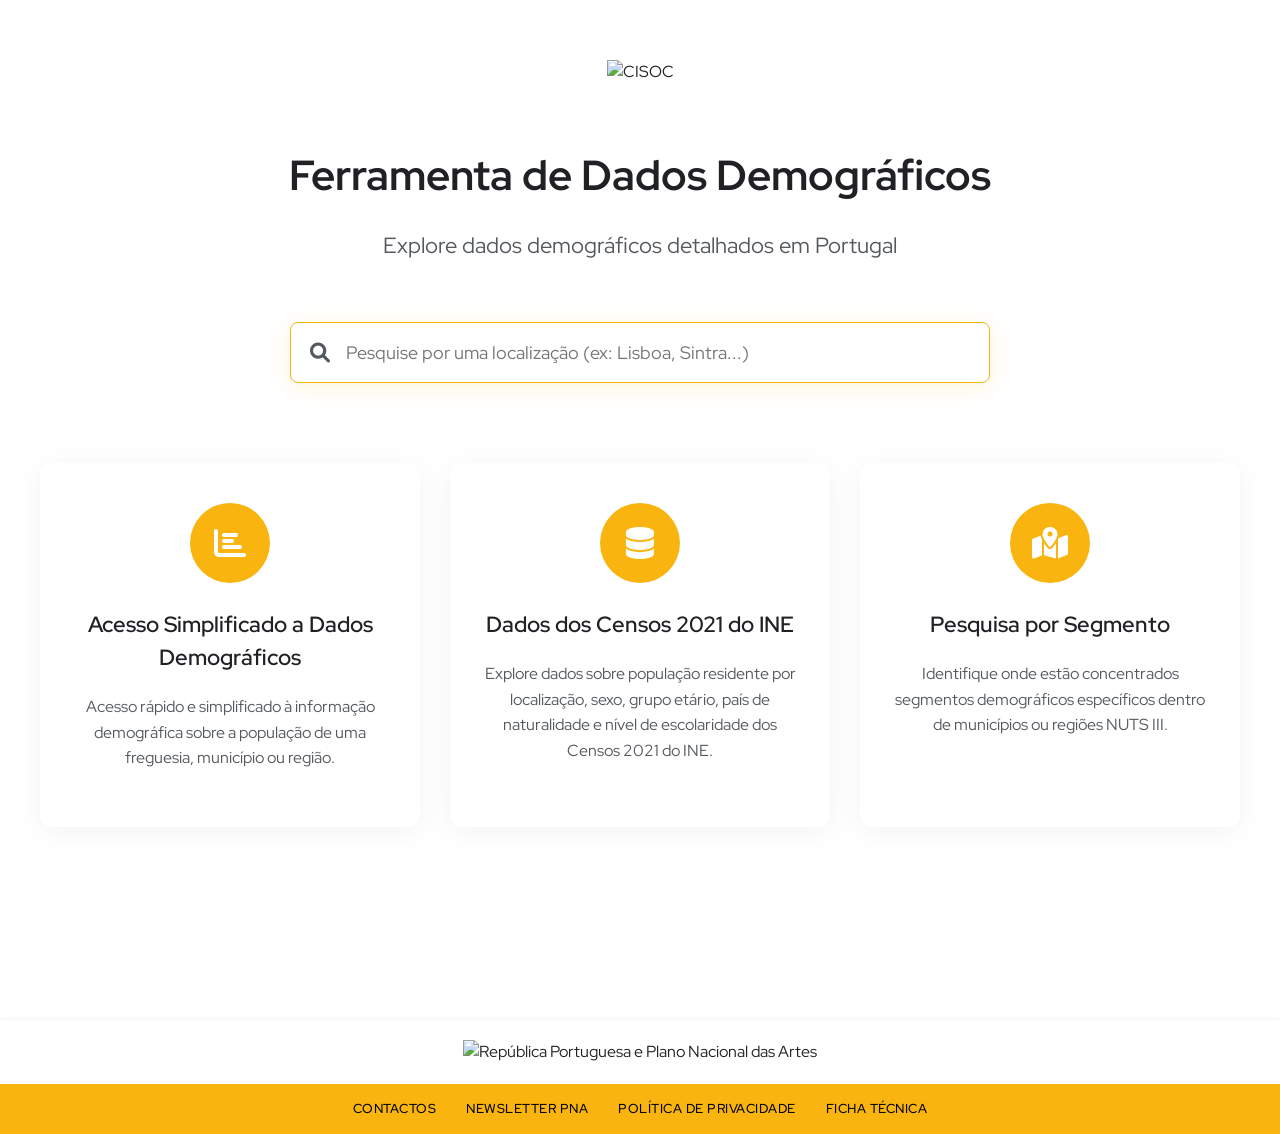
==== frontend/index.html @ 1fe5374f "Initial commit" ====
<!DOCTYPE html>
<html lang="pt">
<head>
  <meta charset="UTF-8" />
  <meta name="viewport" content="width=device-width, initial-scale=1.0" />
  <title>CISOC - Ferramenta de Dados Demográficos</title>
  <!-- Red Hat Display font (CISOC standard font) -->
  <link href="https://fonts.googleapis.com/css2?family=Red+Hat+Display:wght@400;500;700;900&display=swap" rel="stylesheet">
  <!-- Main stylesheets -->
  <link rel="stylesheet" href="css/style.css" />
  <link rel="stylesheet" href="css/landing.css" />
  <link rel="stylesheet" href="css/navigation.css" />
  <link rel="stylesheet" href="css/multi-select.css" />
  <link rel="stylesheet" href="css/intuitive-filters.css" />
  <link rel="stylesheet" href="css/education-chart.css" />
  <link rel="stylesheet" href="css/disability-chart.css" />
  <link rel="stylesheet" href="css/sidebar.css" />
  <!-- Libraries -->
  <script src="https://cdnjs.cloudflare.com/ajax/libs/jquery/3.6.0/jquery.min.js"></script>
  <!-- Add Chart.js library -->
  <script src="https://cdnjs.cloudflare.com/ajax/libs/Chart.js/3.7.0/chart.min.js"></script>
  <!-- Add Select2 CSS and JS -->
  <link href="https://cdnjs.cloudflare.com/ajax/libs/select2/4.0.13/css/select2.min.css" rel="stylesheet" />
  <script src="https://cdnjs.cloudflare.com/ajax/libs/select2/4.0.13/js/select2.min.js"></script>
  <!-- Add Font Awesome icons -->
  <link rel="stylesheet" href="https://cdnjs.cloudflare.com/ajax/libs/font-awesome/6.0.0-beta3/css/all.min.css" />
</head>
<body>
  <!-- Landing Page -->
  <div id="landing-page">
    <div class="landing-container">
      <div class="landing-header">
        <div class="cisoc-logo-container">
          <img src="https://cisoc.pna.gov.pt/wp-content/uploads/2023/11/logo-site-cisoc.png" alt="CISOC" class="cisoc-logo">
        </div>
        <h1>Ferramenta de Dados Demográficos</h1>
        <p class="subtitle">Explore dados demográficos detalhados em Portugal</p>
      </div>
      
      <div class="landing-search-container">
        <div class="search-icon">
          <i class="fas fa-search"></i>
        </div>
        <input 
          type="text" 
          id="landing-search" 
          class="landing-search-input" 
          placeholder="Pesquise por uma localização (ex: Lisboa, Sintra...)" 
          autocomplete="off"
        >
        <div id="landing-search-results" class="landing-search-results"></div>
      </div>
      
      <div class="landing-features">
        <div class="feature-card">
          <div class="feature-icon">
            <i class="fas fa-chart-bar"></i>
          </div>
          <h3>Acesso Simplificado a Dados Demográficos</h3>
          <p>Acesso rápido e simplificado à informação demográfica sobre a população de uma freguesia, município ou região.</p>
        </div>
        
        <div class="feature-card">
          <div class="feature-icon">
            <i class="fas fa-database"></i>
          </div>
          <h3>Dados dos Censos 2021 do INE</h3>
          <p>Explore dados sobre população residente por localização, sexo, grupo etário, país de naturalidade e nível de escolaridade dos Censos 2021 do INE.</p>
        </div>
        
        <div class="feature-card">
          <div class="feature-icon">
            <i class="fas fa-map-marked-alt"></i>
          </div>
          <h3>Pesquisa por Segmento</h3>
          <p>Identifique onde estão concentrados segmentos demográficos específicos dentro de municípios ou regiões NUTS III.</p>
        </div>
      </div>
    </div>
  </div>

  <!-- Data Dashboard (CISOC styled) -->
  <div id="data-dashboard" style="display: none;">
    <!-- CISOC-style header with navigation -->
    <div class="dashboard-header">
      <div class="header-left">
        <nav>
          <ul class="cisoc-nav-menu cisoc-nav-menu-align-left">
            <li class="cisoc-nav-menu-item">
              <a href="#" id="back-to-landing" class="cisoc-nav-menu-link">PÁGINA INICIAL</a>
            </li>
          </ul>
        </nav>
      </div>
      
      <div class="header-center">
        <div class="header-search-container">
          <div class="search-icon">
            <i class="fas fa-search"></i>
          </div>
          <input 
            type="text"
            id="location-search" 
            class="landing-search-input" 
            placeholder="Pesquise por outra localização..." 
            autocomplete="off"
          >
          <div id="search-results" class="search-results"></div>
        </div>
      </div>
      
      <div class="header-right">
        <nav>
          <ul class="cisoc-nav-menu cisoc-nav-menu-align-right">
            <li class="cisoc-nav-menu-item">
              <a href="#" id="toggle-view-button" class="cisoc-nav-menu-link">
                <span id="segment-button-text">COMPARAR SEGMENTOS EM <span style="color: #f9b410; font-weight: 700;">LOCAL</span></span>
              </a>
            </li>
          </ul>
        </nav>
      </div>
    </div>

    <!-- Main Data View -->
    <div id="location-overview" class="view-container">
      <div class="container">
        <div class="info-section">
          <h1 class="location-header"><span id="current-location-name">Localização</span> <span class="view-label">Visão Geral</span></h1>
          <h2>População Total: <span id="population">-</span></h2>
          <p>
            <strong>Homens:</strong> <span id="maleCount">-</span>
            &nbsp;&nbsp;
            <strong>Mulheres:</strong> <span id="femaleCount">-</span>
          </p>
        </div>

        <div class="info-section">
          <div class="nationality-chart-title">
            <h2>Distribuição por País de Naturalidade</h2>
          </div>
          <div class="chart-container">
            <canvas id="nationalityChart"></canvas>
          </div>
          
          <!-- Age distribution section that appears when a nationality is clicked -->
          <div class="age-distribution-container" id="age-distribution-section">
            <h3>Distribuição Etária para <span id="selected-nationality">-</span></h3>
            <div>
              <button id="male-age-btn" class="gender-btn active">Homens</button>
              <button id="female-age-btn" class="gender-btn">Mulheres</button>
              <button id="total-age-btn" class="gender-btn">Total</button>
            </div>
            
            <div class="age-chart-container">
              <canvas id="ageDistributionChart"></canvas>
            </div>
          </div>
        </div>

        <div class="info-section" id="nationality-table-section" style="display: none;">
          <h2><em>Distribuição de Nacionalidades Estrangeiras</em> (Excluindo Portuguesa)</h2>
          <table id="nationalityTable">
            <thead>
              <tr>
                <th>Nacionalidade</th>
                <th>Homens</th>
                <th>Mulheres</th>
                <th>Total</th>
              </tr>
            </thead>
            <tbody>
              <!-- Table rows inserted here by JS -->
            </tbody>
          </table>
        </div>

        <div class="info-section" style="display: none;">
          <h2>Categorias de Outros (por Continente)</h2>
          <div id="others-info">
            <!-- Others info inserted here -->
          </div>
        </div>

        <div class="info-section" id="cross-calc" style="display: none;">
          <!-- Cross calculation details inserted here -->
        </div>
        
        <!-- UPDATED: Enhanced Education Level Chart Section -->
        <div class="info-section" id="education-level-chart-section">
          <h2>Distribuição por Nível de Escolaridade</h2>
          <div class="chart-container">
            <canvas id="educationLevelChart"></canvas>
          </div>
          <div class="chart-instructions">
            Clique em qualquer nível de escolaridade para ver a distribuição por idade e sexo
          </div>
        </div>
        
        <!-- Education Age Distribution Section (initially hidden) -->
        <div class="age-distribution-container" id="education-age-distribution-section" style="display: none;">
          <h3>Distribuição Etária para <span id="selected-education-level">-</span></h3>
          <div class="age-chart-container">
            <canvas id="educationAgeDistributionChart"></canvas>
          </div>
        </div>
        
        <!-- Disability Chart Section -->
        <div class="info-section" id="disability-chart-section">
          <h2>Dificuldades em <span id="disability-location-name">-</span></h2>
          <div class="disability-filters">
            <div class="filter-section">
              <div class="filter-section-title">Sexo</div>
              <div class="disability-gender-toggle">
                <button class="disability-gender-btn active" data-value="total">Todos</button>
                <button class="disability-gender-btn" data-value="H">Homens</button>
                <button class="disability-gender-btn" data-value="M">Mulheres</button>
              </div>
            </div>
            <div class="filter-section">
              <div class="filter-section-title">Grupo Etário</div>
              <div class="disability-age-buttons" id="disability-age-group-buttons">
                <button class="disability-age-btn all-btn active" data-value="all">Todas as Idades</button>
                <!-- Age groups will be populated dynamically -->
              </div>
            </div>
          </div>
          <div class="chart-container">
            <canvas id="disabilityChart"></canvas>
          </div>
        </div>
        <!-- After the disability chart section in index.html, add this closing div: -->
      </div>
    </div>
    
    <!-- Segment Analysis View (with intuitive filters) -->
    <div id="segment-analysis" class="view-container" style="display: none;">
      <div class="container">
        <div class="info-section" id="segment-focus-section">
          <h2>Análise de Segmentos em <span id="parent-location-name">-</span></h2>
          <p class="section-description">Explore como diferentes segmentos demográficos estão distribuídos nesta área.</p>
          
          <!-- Comparison Context Toggle (for freguesias) -->
          <div id="comparison-context-toggle" class="comparison-context-toggle" style="display: none;">
            <label>Comparar dentro de:</label>
            <div id="comparison-context-buttons" class="comparison-context-buttons">
              <!-- Buttons will be dynamically inserted here -->
            </div>
          </div>
          
          <!-- Region View Toggle (for regions) -->
          <div id="region-view-toggle" class="region-view-toggle" style="display: none;">
            <label for="region-view-mode">Visualizar por:</label>
            <select id="region-view-mode" class="region-view-select">
              <option value="municipality">Municípios</option>
              <option value="freguesia">Freguesias</option>
            </select>
          </div>
          
          <!-- Dataset Toggle -->
          <div class="dataset-toggle">
            <button id="nationality-dataset-btn" class="dataset-btn active">Dados de Naturalidade</button>
            <button id="education-dataset-btn" class="dataset-btn">Dados de Escolaridade</button>
          </div>
          
          <!-- Old Filters (now hidden by default) -->
          <div id="nationality-filters" class="segment-filters" style="display: none;">
            <div class="filter-row">
              <div class="filter-group">
                <label for="nationality-select">Naturalidade:</label>
                <select id="nationality-select" class="filter-select" multiple>
                  <option value="all">Todas as Naturalidades</option>
                  <!-- Dynamically populated -->
                </select>
              </div>
              
              <div class="filter-group">
                <label for="age-group-select">Grupo Etário:</label>
                <select id="age-group-select" class="filter-select" multiple>
                  <option value="all">Todos os Grupos Etários</option>
                  <!-- Dynamically populated -->
                </select>
              </div>
              
              <div class="filter-group">
                <label for="gender-select">Sexo:</label>
                <select id="gender-select" class="filter-select" multiple>
                  <option value="all">Todos</option>
                  <option value="H">Homens</option>
                  <option value="M">Mulheres</option>
                </select>
              </div>
            </div>
            
            <div class="filter-summary" id="nationality-filter-summary">
              <!-- Filter summary will appear here -->
            </div>
            
            <button id="apply-filters-btn" class="filter-btn">Aplicar Filtros</button>
          </div>
          
          <!-- Old Education Filters (now hidden by default) -->
          <div id="education-filters" class="segment-filters" style="display: none;">
            <div class="filter-row">
              <div class="filter-group">
                <label for="education-level-select">Nível de Escolaridade:</label>
                <select id="education-level-select" class="filter-select" multiple>
                  <option value="all">Todos os Níveis</option>
                  <option value="Nenhum">Nenhum</option>
                  <option value="Ensino básico">Ensino Básico</option>
                  <option value="Ensino secundário">Ensino Secundário</option>
                  <option value="Ensino pós-secundário">Ensino Pós-Secundário</option>
                  <option value="Ensino superior">Ensino Superior</option>
                </select>
              </div>
              
              <div class="filter-group">
                <label for="edu-age-group-select">Grupo Etário:</label>
                <select id="edu-age-group-select" class="filter-select" multiple>
                  <option value="all">Todos os Grupos Etários</option>
                  <!-- Dynamically populated with broader age groups -->
                </select>
              </div>
              
              <div class="filter-group">
                <label for="edu-gender-select">Sexo:</label>
                <select id="edu-gender-select" class="filter-select" multiple>
                  <option value="all">Todos</option>
                  <option value="H">Homens</option>
                  <option value="M">Mulheres</option>
                </select>
              </div>
            </div>
            
            <div class="filter-summary" id="education-filter-summary">
              <!-- Filter summary will appear here -->
            </div>
            
            <button id="apply-edu-filters-btn" class="filter-btn">Aplicar Filtros</button>
          </div>
          
          <!-- NEW Intuitive Nationality Filters -->
          <div id="nationality-intuitive-filters" class="intuitive-filters">
            <!-- Nationality Section -->
            <div class="filter-section">
              <div class="filter-section-title">País de Naturalidade</div>
              <button id="all-nationalities-btn" class="all-button active">
                <i class="fas fa-globe"></i> Todos os Países
              </button>
              
              <div class="nationality-search-container" style="display: none;">
                <input type="text" id="nationality-search" class="nationality-search" placeholder="Pesquisar países...">
                <div id="nationality-search-results" class="nationality-search-results"></div>
              </div>
              
              <div id="nationality-tags" class="nationality-tags"></div>
            </div>
            
            <!-- Age Group Section -->
            <div class="filter-section">
              <div class="filter-section-title">Grupo Etário</div>
              <div id="age-group-buttons" class="age-group-buttons">
                <button class="age-group-btn all-btn active" data-value="all">Todas as Idades</button>
                <!-- Dynamically populated age buttons -->
              </div>
            </div>
            
            <!-- Gender Section -->
            <div class="filter-section">
              <div class="filter-section-title">Sexo</div>
              <div class="gender-toggle">
                <button class="gender-toggle-btn active" data-value="all">Todos</button>
                <button class="gender-toggle-btn" data-value="H">Homens</button>
                <button class="gender-toggle-btn" data-value="M">Mulheres</button>
              </div>
            </div>
            
            <!-- Filter Status -->
            <div class="filter-status">
              <div class="filter-status-title">Filtros Ativos:</div>
              <div id="nationality-filter-status">Todos os Países</div>
              <div id="age-filter-status">Todas as Idades</div>
              <div id="gender-filter-status">Todos</div>
            </div>
            
            <!-- Apply Button -->
            <button id="apply-intuitive-filters" class="apply-filters">Aplicar Filtros</button>
          </div>
          
          <!-- NEW Intuitive Education Filters -->
          <div id="education-intuitive-filters" class="intuitive-filters" style="display: none;">
            <!-- Education Level Section -->
            <div class="filter-section">
              <div class="filter-section-title">Nível de Escolaridade</div>
              <div id="education-level-buttons" class="age-group-buttons">
                <button class="age-group-btn all-btn active" data-value="all">Todos os Níveis</button>
                <button class="age-group-btn" data-value="Nenhum">Nenhum</button>
                <button class="age-group-btn" data-value="Ensino básico">Ensino Básico</button>
                <button class="age-group-btn" data-value="Ensino secundário">Ensino Secundário</button>
                <button class="age-group-btn" data-value="Ensino pós-secundário">Ensino Pós-Secundário</button>
                <button class="age-group-btn" data-value="Ensino superior">Ensino Superior</button>
              </div>
            </div>
            
            <!-- Age Group Section -->
            <div class="filter-section">
              <div class="filter-section-title">Grupo Etário</div>
              <div id="edu-age-group-buttons" class="age-group-buttons">
                <button class="age-group-btn all-btn active" data-value="all">Todas as Idades</button>
                <!-- Dynamically populated age buttons -->
              </div>
            </div>
            
            <!-- Gender Section -->
            <div class="filter-section">
              <div class="filter-section-title">Sexo</div>
              <div class="gender-toggle">
                <button class="gender-toggle-btn active" data-value="all">Todos</button>
                <button class="gender-toggle-btn" data-value="H">Homens</button>
                <button class="gender-toggle-btn" data-value="M">Mulheres</button>
              </div>
            </div>
            
            <!-- Filter Status -->
            <div class="filter-status">
              <div class="filter-status-title">Filtros Ativos:</div>
              <div id="education-level-filter-status">Todos os Níveis</div>
              <div id="edu-age-filter-status">Todas as Idades</div>
              <div id="edu-gender-filter-status">Todos</div>
            </div>
            
            <!-- Apply Button -->
            <button id="apply-intuitive-edu-filters" class="apply-filters">Aplicar Filtros</button>
          </div>
          
          <!-- Display Mode Toggle -->
          <div class="display-toggle">
            <span>Mostrar como:</span>
            <label class="toggle-label">
              <input type="radio" name="display-mode" value="percentage" checked>
              Percentagem
            </label>
            <label class="toggle-label">
              <input type="radio" name="display-mode" value="absolute">
              Números Absolutos
            </label>
          </div>
          
          <!-- Results Container -->
          <div class="results-container" style="display: none;">
            <h3>Distribuição de <span id="segment-name">segmento selecionado</span></h3>
            <div class="chart-container">
              <canvas id="segmentDistributionChart"></canvas>
            </div>
          </div>
        </div>
      </div>
    </div>
  </div>
  
<!-- CISOC Footer -->
<footer class="cisoc-footer">
  <div class="footer-top">
    <div class="footer-container">
      <div class="footer-logo">
        <img src="https://cisoc.pna.gov.pt/wp-content/uploads/2023/11/logos-footer.png" alt="República Portuguesa e Plano Nacional das Artes" width="300">
      </div>
    </div>
  </div>
  <div class="footer-bottom">
    <div class="footer-container">
      <div class="footer-links">
        <a href="https://cisoc.pna.gov.pt/contactos/">CONTACTOS</a>
        <a href="https://pna.us12.list-manage.com/subscribe?u=bfa38886ba62bcb0a0fe55692&id=9b6d0098ea">NEWSLETTER PNA</a>
        <a href="https://cisoc.pna.gov.pt/politica-de-privacidade/">POLÍTICA DE PRIVACIDADE</a>
        <a href="https://cisoc.pna.gov.pt/ficha-tecnica/">FICHA TÉCNICA</a>
      </div>
    </div>
  </div>
</footer>

  <!-- Our JS modules -->
  <script src="js/sidebar-dots.js"></script>
  <script src="js/dataHandler.js"></script>
  <script src="js/search/locationSearch.js"></script>
  <script src="js/calculations/crossCalculations.js"></script>
  <script src="js/charts/nationalityChart.js"></script>
  <script src="js/charts/ageDistributionChart.js"></script>
  <script src="js/charts/educationLevelChart.js"></script>
  <script src="js/charts/disabilityChart.js"></script>
  <script src="js/dataHandler-disability.js"></script>
  <script src="js/tables/nationalityTable.js"></script>
  <script src="js/landing.js"></script>
  <script src="js/navigation.js"></script>
  <script src="js/segment/segmentLocationHelpers.js"></script>
  <script src="js/segment/segmentContext.js"></script>
  <script src="js/segment/segmentFilters.js"></script>
  <script src="js/segment/segmentChart.js"></script>
  <!-- New modular intuitive filters -->
  <script src="js/segment/filters/StateManager.js"></script>
  <script src="js/segment/filters/NationalityFilters.js"></script>
  <script src="js/segment/filters/AgeGroupFilters.js"></script>
  <script src="js/segment/filters/GenderFilters.js"></script>
  <script src="js/segment/filters/EducationFilters.js"></script>
  <script src="js/segment/filters/IntuitiveFiltersCore.js"></script>
  <script src="js/segment/segmentFocus.js"></script>
  <script src="js/main.js"></script>

</body>
</html>
---- frontend/css/style.css ----
/*
  File: style.css
  Location: demographic-tool/frontend/css/style.css
  Purpose:
    - Full-width, sleek CISOC design
    - Preserves all original functionality
*/

/* CISOC Variables */
:root {
  /* Primary brand colors */
  --cisoc-yellow: #f9b410;
  --cisoc-text-dark: #1f2124;
  --cisoc-text-medium: #54595f;
  --cisoc-bg-light: #f1f2f3;
  --cisoc-border: #d5d8dc;
  
  /* Portuguese flag colors */
  --cisoc-portuguese-green: #006633;
  --cisoc-portuguese-yellow: #ffcc00;
  --cisoc-portuguese-red: #cc0000;
}

/* Basic page layout */
body {
  font-family: "Red Hat Display", Sans-serif;
  color: var(--cisoc-text-dark);
  background-color: white;
  margin: 0;
  padding: 0;
  line-height: 1.5;
}

/* Main container - full-width with proper spacing */
.container {
  width: 100%;
  max-width: 100%;
  margin: 0;
  padding: 20px 40px;
  background: white;
  box-sizing: border-box;
  border-radius: 0;
  box-shadow: none;
  border: none;
}

/* Nationality table styling */
table {
  width: 100%;
  border-collapse: collapse;
  margin-top: 10px;
}

table, th, td {
  border: 1px solid var(--cisoc-border);
}

th, td {
  padding: 10px;
  text-align: center;
}

th {
  background-color: var(--cisoc-bg-light);
  font-weight: 600;
}

/* Section containers - no boxes */
.info-section {
  margin-top: 20px;
  padding: 20px;
  background-color: transparent;
  border: none;
  box-shadow: none;
  border-radius: 0;
  padding-left: 0;
  padding-right: 0;
}

.info-section:last-child {
  margin-bottom: 0 !important;
  padding-bottom: 0 !important;
  border-bottom: none !important;
}

/* Search functionality */
.search-container {
  position: relative;
  width: 300px;
  margin: 20px 0;
}

.search-input {
  width: 100%;
  padding: 10px;
  font-size: 16px;
  border: 1px solid var(--cisoc-border);
  border-radius: 4px;
  box-sizing: border-box;
}

.search-results {
  display: none;
  position: absolute;
  top: 100%;
  left: 0;
  right: 0;
  width: 100%;
  max-height: 300px;
  overflow-y: auto;
  background: white;
  border: 1px solid var(--cisoc-border);
  border-top: none;
  border-radius: 0 0 4px 4px;
  z-index: 1000;
  box-shadow: 0 4px 8px rgba(0,0,0,0.1);
  box-sizing: border-box;
}

.search-result-item {
  padding: 10px;
  cursor: pointer;
}

.search-result-item:hover {
  background-color: var(--cisoc-bg-light);
}

/* Chart containers - no borders/backgrounds */
.chart-container {
  position: relative;
  height: 400px;
  width: 100%;
  margin-top: 20px;
  background-color: transparent;
  border: none;
  box-shadow: none;
}

/* Education chart sections */
.education-chart-wrapper {
  box-shadow: none;
  border-radius: 0;
  border: none;
  background-color: transparent;
}

#education-level-chart-section {
  border-bottom: none;
}

#education-age-distribution-section {
  box-shadow: none;
  border-radius: 0;
  border: none;
  background-color: transparent;
  margin-bottom: 0 !important;
  padding-bottom: 0 !important;
}

/* Age distribution container */
.age-distribution-container {
  display: none;
  margin-top: 20px;
  padding: 20px;
  border: none;
  border-radius: 0;
  background-color: transparent;
}

.age-chart-container {
  position: relative;
  height: 300px;
  width: 100%;
  margin-top: 15px;
  background-color: transparent;
  border: none;
  box-shadow: none;
}

/* Chart toggle button */
.nationality-chart-title {
  display: flex;
  justify-content: space-between;
  align-items: center;
}

.chart-toggle {
  cursor: pointer;
  padding: 8px 12px;
  background-color: var(--cisoc-bg-light);
  border: 1px solid var(--cisoc-border);
  border-radius: 4px;
  font-size: 14px;
  transition: background-color 0.2s;
}

.chart-toggle:hover {
  background-color: #e0e0e0;
}

/* Gender selection buttons */
.gender-btn {
  padding: 8px 15px;
  margin-right: 10px;
  background-color: var(--cisoc-bg-light);
  border: 1px solid var(--cisoc-border);
  border-radius: 4px;
  cursor: pointer;
  transition: all 0.2s;
  font-weight: 500;
}

.gender-btn:hover {
  background-color: #e0e0e0;
}

.gender-btn.active {
  background-color: var(--cisoc-yellow);
  color: white;
  border-color: var(--cisoc-yellow);
}

/* Tooltip styling for charts */
.chart-tooltip {
  background: rgba(0, 0, 0, 0.8);
  color: white;
  padding: 8px 12px;
  border-radius: 4px;
  font-size: 14px;
}

/* Highlight for selected chart elements */
.selected-bar {
  opacity: 1 !important;
  border-width: 2px !important;
}

/* Dashboard layout elements */
.view-container {
  background-color: white;
  margin-bottom: 0;
  padding-bottom: 0;
  border-bottom: none;
}

#data-dashboard {
  background-color: white;
}

/* Segment Focus Section */
#segment-focus-section {
  margin-top: 30px;
  padding: 20px;
}

.section-description {
  color: var(--cisoc-text-medium);
  margin-bottom: 20px;
}

/* Dataset Toggle */
.dataset-toggle {
  display: flex;
  margin-bottom: 20px;
  flex-wrap: wrap;
  gap: 10px;
}

.dataset-btn {
  padding: 10px 16px;
  background-color: var(--cisoc-bg-light);
  border: 1px solid var(--cisoc-border);
  border-radius: 4px;
  cursor: pointer;
  margin-right: 10px;
  transition: all 0.2s;
  font-weight: 500;
  flex: 1;
  min-width: 150px;
  white-space: normal;
  text-align: center;
}

.dataset-btn:hover {
  background-color: #e0e0e0;
}

.dataset-btn.active {
  background-color: var(--cisoc-yellow);
  color: white;
  border-color: var(--cisoc-yellow);
}

/* Filters */
.segment-filters {
  margin-bottom: 20px;
  padding: 20px;
  background-color: white;
  border-radius: 6px;
  border: 1px solid var(--cisoc-border);
}

.filter-row {
  display: flex;
  flex-wrap: wrap;
  gap: 15px;
  margin-bottom: 15px;
}

.filter-group {
  flex: 1;
  min-width: 150px;
}

.filter-group label {
  display: block;
  margin-bottom: 8px;
  font-weight: 600;
  font-size: 14px;
  color: var(--cisoc-text-dark);
}

.filter-select {
  width: 100%;
  padding: 10px;
  border: 1px solid var(--cisoc-border);
  border-radius: 4px;
  background-color: white;
}

.filter-btn {
  padding: 10px 16px;
  background-color: var(--cisoc-yellow);
  color: white;
  border: none;
  border-radius: 4px;
  cursor: pointer;
  font-weight: 600;
  transition: background-color 0.2s;
}

.filter-btn:hover {
  background-color: #E69E00;
}

/* Display Toggle */
.display-toggle {
  margin: 20px 0;
  padding: 15px;
  background-color: var(--cisoc-bg-light);
  border-radius: 4px;
  border: 1px solid var(--cisoc-border);
  display: flex;
  flex-wrap: wrap;
  align-items: center;
  gap: 10px;
}

.toggle-label {
  margin-left: 15px;
  cursor: pointer;
  font-weight: 500;
  white-space: nowrap;
}

.toggle-label input {
  margin-right: 5px;
}

/* Results Container */
.results-container {
  margin-top: 20px;
}

.results-container h3 {
  margin-bottom: 15px;
  font-weight: 600;
  color: var(--cisoc-text-dark);
}

/* Location badges in search results */
.location-badge {
  display: inline-block;
  padding: 3px 8px;
  margin-left: 8px;
  border-radius: 4px;
  font-size: 12px;
  font-weight: 600;
  color: white;
}

.region-badge {
  background-color: #00668E;
}

.municipio-badge {
  background-color: #6aa84f;
}

.freguesia-badge {
  background-color: #F58231;
}

/* CISOC Footer */
.cisoc-footer {
  margin-top: 0;
  border-top: none;
}

.footer-top {
  background-color: white;
  padding: 20px 0;
  box-shadow: 0 -1px 5px rgba(0, 0, 0, 0.05);
}

.footer-bottom {
  background-color: #f9b410;
  padding: 15px 0;
}

.footer-container {
  width: 90%;
  max-width: 1140px;
  margin: 0 auto;
  display: flex;
  justify-content: center;
  align-items: center;
}

.footer-logo {
  text-align: center;
  margin: 0 auto;
}

.footer-links {
  display: flex;
  flex-wrap: wrap;
  justify-content: center;
  gap: 30px;
}

.footer-links a {
  color: #000000;
  text-decoration: none;
  font-size: 13px;
  font-weight: 500;
  letter-spacing: 0.5px;
  text-transform: uppercase;
}

.footer-links a:hover {
  text-decoration: underline;
}

/* Responsive Design */
@media screen and (max-width: 768px) {
  .container {
    padding: 15px 20px;
  }
  
  .footer-logo img {
    max-width: 90%;
    height: auto;
  }
  
  .footer-links {
    flex-direction: column;
    gap: 15px;
    text-align: center;
  }
}

@media screen and (max-width: 600px) {
  .container {
    width: 100%;
    padding: 15px;
  }

  .search-container {
    width: 100%;
  }

  .chart-container {
    height: 300px;
  }

  .age-chart-container {
    height: 250px;
  }
  
  .filter-row {
    flex-direction: column;
    gap: 10px;
  }
  
  .filter-group {
    width: 100%;
  }
  
  .dataset-toggle {
    flex-direction: column;
    gap: 10px;
  }
  
  .dataset-btn {
    width: 100%;
    margin-right: 0;
    margin-bottom: 8px;
  }
  
  /* Make buttons more touch-friendly on mobile */
  .dataset-btn,
  .filter-btn,
  .toggle-label {
    min-height: 44px;
    display: flex;
    align-items: center;
    justify-content: center;
  }
}

/* Make the location name in the header stand out with CISOC yellow */
#current-location-name {
  color: var(--cisoc-yellow);
  font-weight: 700;
}

/* Also apply the same styling to the disability location name for consistency */
#disability-location-name {
  color: var(--cisoc-yellow);
  font-weight: 700;
}

/* Optional: Also highlight the selected nationality with the same color for consistency */
#selected-nationality {
  color: var(--cisoc-yellow);
  font-weight: 700;
}

/* Optional: Also highlight the selected education level with the same color for consistency */
#selected-education-level {
  color: var(--cisoc-yellow);
  font-weight: 700;
}

/**
 * Portugal toggle button styling
 */

/* Portugal toggle button */
.portugal-toggle {
  margin-left: auto;
}

.portugal-toggle-btn {
  padding: 8px 15px;
  background-color: var(--cisoc-bg-light);
  border: 1px solid var(--cisoc-border);
  border-radius: 4px;
  color: var(--cisoc-text-dark);
  font-family: "Red Hat Display", Sans-serif;
  font-size: 14px;
  cursor: pointer;
  transition: all 0.3s ease;
}

.portugal-toggle-btn:hover {
  background-color: #e0e0e0;
}

.portugal-toggle-btn.active {
  background-color: var(--cisoc-yellow);
  color: white;
  border-color: var(--cisoc-yellow);
}

/* Nationality chart title with flex layout */
.nationality-chart-title {
  display: flex;
  align-items: center;
  justify-content: space-between;
  margin-bottom: 15px;
}

/* Responsive adjustments */
@media screen and (max-width: 768px) {
  .nationality-chart-title {
    flex-direction: column;
    align-items: flex-start;
    gap: 10px;
  }
  
  .portugal-toggle {
    margin-left: 0;
    width: 100%;
  }
  
  .portugal-toggle-btn {
    width: 100%;
  }
}
---- frontend/css/landing.css ----
/*
  File: landing.css
  Location: demographic-tool/frontend/css/landing.css
  Purpose:
    - Redesigned with full-width CISOC styling
    - Modernized landing page with fluid layout
*/

/* Landing Page Container */
#landing-page {
  min-height: 100vh;
  display: flex;
  flex-direction: column;
  align-items: center;
  padding: 60px 40px;
  background-color: #ffffff;
}

.landing-container {
  width: 100%;
  max-width: 1400px; /* Slightly wider but still with some constraints for readability */
  margin: 0 auto;
  padding: 0;
}

/* Landing Header */
.landing-header {
  text-align: center;
  margin-bottom: 60px;
  width: 100%;
}

.landing-header h1 {
  font-size: 42px;
  color: var(--cisoc-text-dark);
  margin-bottom: 20px;
  font-weight: 700;
}

.subtitle {
  color: var(--cisoc-text-medium);
  font-size: 22px;
  font-weight: 400;
  margin-bottom: 40px;
  max-width: 800px;
  margin-left: auto;
  margin-right: auto;
}

/* CISOC Logo */
.cisoc-logo-container {
  display: flex;
  justify-content: center;
  margin-bottom: 40px;
}

.cisoc-logo {
  max-width: 400px;
  margin: 0 auto 20px;
  display: block;
}

/* Landing Search - prominent and centered */
.landing-search-container {
  position: relative;
  max-width: 700px;
  width: 100%;
  margin: 0 auto 80px;
}

/* Search styling - consistent between landing and header */
.search-icon {
  position: absolute;
  left: 20px;
  top: 50%;
  transform: translateY(-50%);
  color: var(--cisoc-text-medium);
  font-size: 20px;
  z-index: 1;
}

.landing-search-input {
  width: 100%;
  padding: 18px 20px 18px 55px;
  font-size: 18px;
  border: 1px solid var(--cisoc-border);
  border-radius: 8px;
  box-shadow: 0 4px 20px rgba(0, 0, 0, 0.05);
  transition: all 0.3s ease;
  font-family: "Red Hat Display", Sans-serif;
  box-sizing: border-box;
}

.landing-search-input:focus {
  outline: none;
  border-color: var(--cisoc-yellow);
  box-shadow: 0 4px 25px rgba(249, 180, 16, 0.15);
}

.landing-search-results {
  display: none;
  position: absolute;
  top: 100%;
  left: 0;
  right: 0;
  width: 100%;
  background: white;
  border: 1px solid var(--cisoc-border);
  border-top: none;
  border-radius: 0 0 8px 8px;
  box-shadow: 0 6px 20px rgba(0, 0, 0, 0.1);
  max-height: 400px;
  overflow-y: auto;
  z-index: 1000;
  box-sizing: border-box;
}

/* Header search styling - smaller than landing but consistent */
.header-search-container {
  position: relative;
  flex: 1;
  max-width: 500px;
  min-width: 200px;
  margin: 0 20px;
}

.search-result-item {
  padding: 15px 20px;
  border-bottom: 1px solid var(--cisoc-border);
  cursor: pointer;
  display: flex;
  justify-content: space-between;
  align-items: center;
  transition: background-color 0.2s;
}

.search-result-item:last-child {
  border-bottom: none;
}

.search-result-item:hover {
  background-color: var(--cisoc-bg-light);
}

/* Feature Cards - more spaced out, elegant layout */
.landing-features {
  display: flex;
  flex-wrap: wrap;
  gap: 30px;
  justify-content: center;
  width: 100%;
}

.feature-card {
  flex: 1;
  min-width: 300px;
  max-width: 400px;
  background-color: white;
  border-radius: 12px;
  padding: 40px 30px;
  box-shadow: 0 5px 30px rgba(0, 0, 0, 0.05);
  text-align: center;
  transition: transform 0.3s ease, box-shadow 0.3s ease;
}

.feature-card:hover {
  transform: translateY(-5px);
  box-shadow: 0 8px 30px rgba(0, 0, 0, 0.1);
}

.feature-icon {
  width: 80px;
  height: 80px;
  background-color: var(--cisoc-yellow);
  color: white;
  border-radius: 50%;
  display: flex;
  align-items: center;
  justify-content: center;
  margin: 0 auto 25px;
  font-size: 32px;
}

.feature-card h3 {
  font-size: 22px;
  margin-bottom: 20px;
  color: var(--cisoc-text-dark);
  font-weight: 600;
}

.feature-card p {
  color: var(--cisoc-text-medium);
  font-size: 16px;
  line-height: 1.6;
}

/* Back Button */
.back-button {
  padding: 10px 16px;
  background-color: var(--cisoc-bg-light);
  border: 1px solid var(--cisoc-border);
  border-radius: 6px;
  display: flex;
  align-items: center;
  cursor: pointer;
  transition: all 0.2s ease;
  font-weight: 500;
  color: var(--cisoc-text-dark);
}

.back-button i {
  margin-right: 10px;
}

.back-button:hover {
  background-color: #e9ecef;
}

/* Responsive adjustments */
@media screen and (max-width: 900px) {
  .landing-container {
    padding: 0 20px;
  }
  
  .landing-header h1 {
    font-size: 36px;
  }
  
  .subtitle {
    font-size: 18px;
  }
  
  .landing-search-input {
    padding: 15px 15px 15px 50px;
    font-size: 16px;
  }
}

@media screen and (max-width: 600px) {
  #landing-page {
    padding: 40px 20px;
  }
  
  .landing-header h1 {
    font-size: 28px;
  }
  
  .subtitle {
    font-size: 16px;
  }
  
  .landing-search-input {
    padding: 12px 15px 12px 45px;
    font-size: 16px;
  }
  
  .search-icon {
    left: 15px;
    font-size: 18px;
  }
  
  .feature-card {
    min-width: 100%;
    padding: 30px 20px;
  }
  
  .feature-icon {
    width: 60px;
    height: 60px;
    font-size: 24px;
  }
  
  .cisoc-logo {
    max-width: 300px;
  }
  
  /* Improved mobile handling for dashboard header */
  .dashboard-header {
    flex-direction: column;
    align-items: stretch;
  }
  
  .header-left {
    margin-bottom: 15px;
    text-align: center;
  }
  
  .header-search-container {
    margin: 15px 0;
    width: 100%;
    max-width: none;
  }
}
---- frontend/css/navigation.css ----
/*
  File: navigation.css
  Location: demographic-tool/frontend/css/navigation.css
  Purpose:
    - Updated for full-width, sleek CISOC styling
    - Maintains existing header and footer but enhances toggles and spacing
*/

/* ============================
   Main Navigation - keeping most CISOC_navigation.css settings
   ============================ */
   .cisoc-nav-menu {
    display: flex;
    list-style: none;
    margin: 0;
    padding: 0;
  }
  
  .cisoc-nav-menu-item {
    position: relative;
    margin-left: 20px;
  }
  
  .cisoc-nav-menu-item:first-child {
    margin-left: 0;
  }
  
  .cisoc-nav-menu-link {
    display: block;
    font-size: var(--cisoc-font-size-sm);
    font-weight: 500;
    text-transform: uppercase;
    padding: 5px 0;
    transition: all 0.3s ease;
    color: var(--cisoc-text-dark);
    text-decoration: none;
  }
  
  /* Active and hover states - slightly thicker underline */
  .cisoc-nav-menu-link:hover,
  .cisoc-nav-menu-link.active {
    color: var(--cisoc-text-dark);
    text-decoration: underline;
    text-underline-offset: 5px;
    text-decoration-thickness: 2.5px;
  }
  
  /* Menu alignment */
  .cisoc-nav-menu-align-left {
    justify-content: flex-start;
  }
  
  .cisoc-nav-menu-align-center {
    justify-content: center;
  }
  
  .cisoc-nav-menu-align-right {
    justify-content: flex-end;
  }
  
  /* Dashboard header with navigation styling */
  .dashboard-header {
    background-color: white;
    padding: 20px 40px;
    display: flex;
    justify-content: space-between;
    align-items: center;
    box-shadow: 0 1px 6px rgba(0, 0, 0, 0.08);
    z-index: 1000;
    position: sticky;
    top: 0;
  }
  
  /* Header sections */
  .header-left {
    display: flex;
    align-items: center;
    width: 25%;
  }
  
  .header-center {
    flex: 0 1 50%;
    display: flex;
    justify-content: center;
  }
  
  .header-right {
    display: flex;
    align-items: center;
    width: 25%;
    justify-content: flex-end;
  }
  
  /* Search container */
  .header-search-container {
    position: relative;
    width: 100%;
    max-width: 500px;
  }
  
  /* View Containers - full width now */
  .view-container {
    margin: 0;
    width: 100%;
  }
  
  /* Region view toggle styling - more spacious and minimal */
  .region-view-toggle {
    display: flex;
    align-items: center;
    margin-bottom: 30px;
    padding: 20px 0;
    background-color: transparent;
    border-radius: 0;
    border-left: none;
    border-bottom: 1px solid var(--cisoc-border);
  }
  
  .region-view-toggle label {
    font-weight: 600;
    margin-right: 15px;
    color: var(--cisoc-text-dark);
  }
  
  .region-view-select {
    min-width: 180px;
    padding: 10px 15px;
    border: 1px solid var(--cisoc-border);
    border-radius: 6px;
    background-color: white;
    font-family: "Red Hat Display", Sans-serif;
    font-size: 15px;
  }
  
  /* Comparison Context Toggle styling - cleaner design */
  .comparison-context-toggle {
    display: flex;
    flex-direction: column;
    margin-bottom: 30px;
    padding: 20px 0;
    background-color: transparent;
    border-radius: 0;
    border-left: none;
    border-bottom: 1px solid var(--cisoc-border);
  }
  
  .comparison-context-toggle label {
    font-weight: 600;
    margin-bottom: 12px;
    color: var(--cisoc-text-dark);
  }
  
  /* Context buttons container */
  .comparison-context-buttons {
    display: flex;
    flex-wrap: wrap;
    gap: 15px;
  }
  
  /* Individual context button styling */
  .comparison-context-btn {
    padding: 10px 20px;
    background-color: white;
    border: 1px solid var(--cisoc-border);
    border-radius: 6px;
    cursor: pointer;
    transition: all 0.2s ease;
    font-size: 15px;
    font-weight: 500;
  }
  
  .comparison-context-btn:hover {
    background-color: var(--cisoc-bg-light);
  }
  
  .comparison-context-btn.active {
    background-color: var(--cisoc-yellow);
    color: white;
    border-color: #e6a50f;
    font-weight: 600;
  }
  
  /* Style the Select2 dropdown when used with region view toggle */
  .select2-container--default .select2-selection--single {
    border: 1px solid var(--cisoc-border);
    border-radius: 6px;
    height: 42px;
    padding: 6px 10px;
  }
  
  .select2-container--default .select2-selection--single .select2-selection__arrow {
    height: 42px;
  }
  
  /* Responsive adjustments */
  @media screen and (max-width: 1024px) {
    .cisoc-nav-menu {
      display: flex;
    }
    
    .dashboard-header {
      flex-wrap: wrap;
      padding: 15px 25px;
    }
    
    .header-left,
    .header-right {
      width: auto;
    }
    
    .header-center {
      flex: 1 1 100%;
      order: 3;
      margin-top: 15px;
    }
  }
  
  @media screen and (max-width: 768px) {
    .dashboard-header {
      flex-direction: column;
      align-items: flex-start;
      padding: 15px 20px;
    }
    
    .header-left,
    .header-center,
    .header-right {
      width: 100%;
      margin: 10px 0;
      justify-content: flex-start;
    }
    
    .cisoc-nav-menu {
      justify-content: flex-start;
    }
    
    .cisoc-nav-menu-item {
      margin-left: 15px;
    }
    
    .cisoc-nav-menu-link {
      font-size: 14px;
    }
    
    .region-view-toggle,
    .comparison-context-toggle {
      flex-direction: column;
      align-items: flex-start;
      gap: 10px;
    }
    
    .region-view-select {
      width: 100%;
    }
    
    .comparison-context-buttons {
      width: 100%;
    }
    
    .comparison-context-btn {
      flex: 1;
      text-align: center;
    }
  }
---- frontend/css/multi-select.css ----
/**
 * File: multi-select.css
 * Location: demographic-tool/frontend/css/multi-select.css
 * Purpose:
 *   - Updated CISOC-styled multi-select dropdowns for full-width design
 *   - Enhances the visual appearance of filter selections
 */

/* Multi-select container styling */
.select2-container--default .select2-selection--multiple {
  border: 1px solid var(--cisoc-border);
  border-radius: 6px;
  min-height: 42px;
  padding: 4px 8px;
  box-shadow: none;
  transition: all 0.2s ease;
}

.select2-container--default .select2-selection--multiple:focus-within {
  border-color: var(--cisoc-yellow);
  box-shadow: 0 2px 8px rgba(249, 180, 16, 0.1);
}

/* Selection choice styling */
.select2-container--default .select2-selection--multiple .select2-selection__choice {
  background-color: var(--cisoc-bg-light);
  border: 1px solid var(--cisoc-border);
  border-radius: 25px;
  padding: 5px 12px;
  margin: 4px 6px 4px 0;
  font-size: 0.9rem;
  font-weight: 500;
}

/* Remove button styling */
.select2-container--default .select2-selection--multiple .select2-selection__choice__remove {
  margin-right: 6px;
  color: var(--cisoc-text-medium);
  border-right: none;
  font-weight: 700;
  padding-right: 4px;
}

.select2-container--default .select2-selection--multiple .select2-selection__choice__remove:hover {
  color: var(--cisoc-text-dark);
  background-color: transparent;
}

/* Dropdown items padding */
.select2-results__option {
  padding: 10px 15px;
  transition: all 0.15s ease;
}

/* Selected items in dropdown */
.select2-results__option[aria-selected=true] {
  background-color: #f0f0f0;
}

.select2-results__option[aria-selected=true]:hover {
  background-color: #e0e0e0;
}

/* Hover state for dropdown items */
.select2-results__option--highlighted[aria-selected] {
  background-color: var(--cisoc-yellow) !important;
  color: white;
}

/* Search field in dropdown */
.select2-search__field {
  padding: 10px;
  width: 100%;
  border: 1px solid var(--cisoc-border);
  border-radius: 4px;
}

/* Filter summary styling */
.filter-summary {
  margin-top: 20px;
  margin-bottom: 20px;
  font-size: 15px;
  color: var(--cisoc-text-medium);
  line-height: 1.6;
  padding: 15px;
  background-color: var(--cisoc-bg-light);
  border-radius: 6px;
}

/* Filter selection tags */
.filter-summary span {
  display: inline-block;
  background: white;
  padding: 5px 15px;
  margin: 4px;
  border-radius: 25px;
  font-size: 14px;
  border: 1px solid var(--cisoc-border);
  font-weight: 500;
}

/* Special styling for the "All" option */
.select2-results__option[id*="all"] {
  font-weight: 700;
  border-bottom: 1px dashed var(--cisoc-border);
  margin-bottom: 8px;
  padding-bottom: 12px;
}

/* Dropdown container */
.select2-container--open .select2-dropdown {
  border-color: var(--cisoc-border);
  box-shadow: 0 4px 12px rgba(0, 0, 0, 0.08);
}

/* Dropdown search border */
.select2-container--default .select2-search--dropdown .select2-search__field {
  border: 1px solid var(--cisoc-border);
  border-radius: 4px;
  padding: 8px;
}

/* Mobile responsiveness */
@media screen and (max-width: 600px) {
  .select2-container--default .select2-selection--multiple {
    min-height: 48px;
  }
  
  .select2-container--default .select2-selection--multiple .select2-selection__choice {
    margin: 5px 6px 5px 0;
    padding: 6px 14px;
  }
  
  .filter-summary {
    font-size: 14px;
  }
  
  .filter-summary span {
    display: inline-block;
    width: calc(50% - 10px);
    margin: 4px 5px;
    text-align: center;
  }
}

/* Enhance visualization of multi-select dropdowns in filter sections */
.segment-filters .filter-group {
  margin-bottom: 20px;
}

.segment-filters .filter-group label {
  display: block;
  margin-bottom: 10px;
  font-weight: 600;
  color: var(--cisoc-text-dark);
}

/* Style for the filter buttons */
.filter-btn {
  background-color: var(--cisoc-yellow);
  color: white;
  border: none;
  padding: 12px 25px;
  margin-top: 15px;
  border-radius: 6px;
  font-weight: 700;
  font-size: 16px;
  transition: background-color 0.2s;
  cursor: pointer;
}

.filter-btn:hover {
  background-color: #e6a50f;
}

/* All option highlight */
select option[value="all"] {
  font-weight: 700;
}
---- frontend/css/intuitive-filters.css ----
/*
  File: intuitive-filters.css
  Location: demographic-tool/frontend/css/intuitive-filters.css
  Purpose:
    - Styled with CISOC design system
    - Styling for the intuitive filter interface in segment analysis
    - UPDATED: Harmonized with CISOC button styling
*/

/* Intuitive Filters Container */
.intuitive-filters {
  background-color: white;
  border-radius: 6px;
  padding: 20px;
  margin-bottom: 20px;
  border: 1px solid #d5d8dc;
  box-sizing: border-box;
  font-family: "Red Hat Display", Sans-serif;
}

/* Filter Sections */
.filter-section {
  margin-bottom: 25px;
}

.filter-section:last-child {
  margin-bottom: 0;
}

.filter-section-title {
  font-weight: 700;
  font-size: 16px;
  color: #1f2124;
  margin-bottom: 12px;
  padding-bottom: 8px;
  border-bottom: 1px solid #f1f2f3;
  font-family: "Red Hat Display", Sans-serif;
}

/* All Button Styling */
.all-button {
  display: inline-flex;
  align-items: center;
  padding: 10px 15px;
  background-color: #f1f2f3;
  border: 1px solid #d5d8dc;
  border-radius: 4px;
  cursor: pointer;
  font-weight: 500;
  transition: all 0.3s ease;
  margin-bottom: 15px;
  font-family: "Red Hat Display", Sans-serif;
  height: 36px;
}

.all-button i {
  margin-right: 8px;
  color: #f9b410;
}

.all-button:hover {
  background-color: #e0e0e0;
}

.all-button.active {
  background-color: #f9b410;
  color: white;
  border-color: #e6a50f;
  font-weight: 600;
}

.all-button.active i {
  color: white;
}

/* Nationality Search */
.nationality-search-container {
  margin-bottom: 15px;
  position: relative;
  width: 100%;
}

.nationality-search {
  width: 100%;
  padding: 10px 15px;
  border: 1px solid #d5d8dc;
  border-radius: 4px;
  font-size: 14px;
  box-sizing: border-box;
  font-family: "Red Hat Display", Sans-serif;
}

.nationality-search:focus {
  border-color: #f9b410;
  outline: none;
  box-shadow: 0 0 0 2px rgba(249, 180, 16, 0.2);
}

.nationality-search-results {
  display: none;
  position: absolute;
  background: white;
  border: 1px solid #d5d8dc;
  border-top: none;
  border-radius: 0 0 4px 4px;
  box-shadow: 0 4px 8px rgba(0, 0, 0, 0.1);
  max-height: 200px;
  overflow-y: auto;
  z-index: 10;
  width: 100%;
  box-sizing: border-box;
  font-family: "Red Hat Display", Sans-serif;
}

.search-result-item {
  padding: 8px 12px;
  cursor: pointer;
  border-bottom: 1px solid #f1f2f3;
  font-family: "Red Hat Display", Sans-serif;
}

.search-result-item:last-child {
  border-bottom: none;
}

.search-result-item:hover {
  background-color: #f9f9f9;
}

.continent-indicator {
  font-size: 12px;
  color: #54595f;
  margin-left: 5px;
}

.no-results {
  padding: 10px;
  color: #54595f;
  text-align: center;
  font-style: italic;
}

/* Nationality Tags */
.nationality-tags {
  display: flex;
  flex-wrap: wrap;
  gap: 8px;
  margin-top: 10px;
}

.nationality-tag {
  display: inline-flex;
  align-items: center;
  background-color: #f1f2f3;
  border: 1px solid #d5d8dc;
  border-radius: 20px;
  padding: 6px 12px;
  font-size: 14px;
  font-family: "Red Hat Display", Sans-serif;
  transition: all 0.2s ease;
}

.nationality-tag:hover {
  background-color: #e0e0e0;
}

.remove-tag {
  margin-left: 6px;
  cursor: pointer;
  color: #54595f;
  display: flex;
  align-items: center;
  justify-content: center;
  width: 18px;
  height: 18px;
  background-color: rgba(0,0,0,0.1);
  border-radius: 50%;
}

.remove-tag:hover {
  color: #1f2124;
  background-color: rgba(0,0,0,0.2);
}

/* Age Group Buttons */
.age-group-buttons {
  display: flex;
  flex-wrap: wrap;
  gap: 8px;
  margin-bottom: 5px;
}

.age-group-btn {
  padding: 8px 12px;
  background-color: #f1f2f3;
  border: 1px solid #d5d8dc;
  border-radius: 4px;
  cursor: pointer;
  font-size: 14px;
  font-weight: 500;
  transition: all 0.3s ease;
  margin-bottom: 5px;
  flex-grow: 0;
  white-space: nowrap;
  font-family: "Red Hat Display", Sans-serif;
  display: inline-flex;
  align-items: center;
  justify-content: center;
  height: 36px;
}

.age-group-btn:hover {
  background-color: #e0e0e0;
}

.age-group-btn.active {
  background-color: #f9b410;
  color: white;
  border-color: #e6a50f;
  font-weight: 600;
}

.age-group-btn.all-btn {
  background-color: #e0e0e0;
  font-weight: 600;
}

.age-group-btn.all-btn.active {
  background-color: #f9b410;
  color: white;
}

/* Gender Toggle */
.gender-toggle {
  display: flex;
  gap: 8px;
  flex-wrap: wrap;
}

.gender-toggle-btn {
  padding: 8px 15px;
  background-color: #f1f2f3;
  border: 1px solid #d5d8dc;
  border-radius: 4px;
  cursor: pointer;
  font-size: 14px;
  font-weight: 500;
  transition: all 0.3s ease;
  flex: 1;
  min-width: 80px;
  text-align: center;
  white-space: nowrap;
  font-family: "Red Hat Display", Sans-serif;
  display: inline-flex;
  align-items: center;
  justify-content: center;
  height: 36px;
}

.gender-toggle-btn:hover {
  background-color: #e0e0e0;
}

.gender-toggle-btn.active {
  background-color: #f9b410;
  color: white;
  border-color: #e6a50f;
  font-weight: 600;
}

/* Filter Status */
.filter-status {
  margin-top: 25px;
  padding: 15px;
  background-color: #f8f9fa;
  border-radius: 6px;
  border: 1px solid #f1f2f3;
  font-family: "Red Hat Display", Sans-serif;
}

.filter-status-title {
  font-weight: 700;
  font-size: 14px;
  margin-bottom: 8px;
  color: #1f2124;
  font-family: "Red Hat Display", Sans-serif;
}

#nationality-filter-status,
#age-filter-status,
#gender-filter-status,
#education-level-filter-status,
#edu-age-filter-status,
#edu-gender-filter-status {
  font-size: 14px;
  color: #54595f;
  margin-bottom: 5px;
  padding-left: 10px;
  font-family: "Red Hat Display", Sans-serif;
}

/* Apply Filters Button */
.apply-filters {
  display: block;
  width: 100%;
  padding: 12px;
  background-color: #f9b410;
  color: white;
  border: none;
  border-radius: 4px;
  font-weight: 700;
  font-size: 16px;
  cursor: pointer;
  margin-top: 20px;
  transition: background-color 0.3s;
  text-align: center;
  font-family: "Red Hat Display", Sans-serif;
}

.apply-filters:hover {
  background-color: #e6a50f;
}

/* Dataset buttons */
.dataset-btn {
  font-family: "Red Hat Display", Sans-serif;
  font-weight: 500;
  transition: all 0.3s ease;
}

.dataset-btn.active {
  background-color: #f9b410;
  color: white;
  border-color: #e6a50f;
  font-weight: 700;
}

/* Comparison context buttons */
.comparison-context-btn {
  font-family: "Red Hat Display", Sans-serif;
  font-weight: 500;
  transition: all 0.3s ease;
  display: inline-flex;
  align-items: center;
  justify-content: center;
}

.comparison-context-btn.active {
  background-color: #f9b410;
  color: white;
  border-color: #e6a50f;
  font-weight: 600;
}

/* Button focus styles */
.all-button:focus,
.age-group-btn:focus,
.gender-toggle-btn:focus,
.nationality-search:focus,
.apply-filters:focus,
.comparison-context-btn:focus {
  outline: 2px solid rgba(249, 180, 16, 0.2);
  outline-offset: 2px;
}

/* Responsive adjustments */
@media screen and (max-width: 768px) {
  .intuitive-filters {
    padding: 15px;
  }
  
  .age-group-buttons {
    gap: 5px;
  }
  
  .age-group-btn {
    padding: 8px 10px;
    font-size: 13px;
  }
  
  .nationality-tag {
    font-size: 13px;
  }
}

@media screen and (max-width: 480px) {
  /* Make buttons more touch-friendly on mobile */
  .age-group-btn,
  .gender-toggle-btn,
  .all-button,
  .apply-filters {
    padding: 10px 15px;
    font-size: 14px;
    min-height: 44px; /* Better touch target */
  }
  
  /* Make sure gender buttons fill the width on very small screens */
  .gender-toggle {
    flex-direction: column;
  }
  
  .gender-toggle-btn {
    width: 100%;
  }
  
  /* Improve filter status section readability */
  .filter-status {
    padding: 12px;
  }
}
---- frontend/css/education-chart.css ----
/**
 * File: education-chart.css
 * Location: demographic-tool/frontend/css/education-chart.css
 * Purpose: CISOC-styled education level chart styling
 * NOTE: Minimal changes for full-width design, preserving all original functionality
 */

/* Education chart container - minimal changes to remove box */
.education-chart-wrapper {
  background-color: white;
  border-radius: 8px;
  box-shadow: none;
  padding: 20px;
  margin-bottom: 25px;
  width: 100%;
}

/* Chart header - kept exactly as original */
.chart-header {
  display: flex;
  align-items: center;
  margin-bottom: 20px;
}

.chart-title {
  flex: 1;
}

.chart-title h3 {
  font-size: 16px;
  font-weight: 600;
  color: #1f2124;
  margin: 0;
}

/* Gender toggle buttons - unchanged */
.gender-toggle-buttons {
  display: inline-flex;
  border-radius: 6px;
  overflow: hidden;
  box-shadow: 0 1px 3px rgba(0, 0, 0, 0.1);
  margin-right: 15px;
}

.gender-btn {
  padding: 8px 15px;
  background-color: #f8f9fa;
  border: 1px solid #e9ecef;
  color: #495057;
  cursor: pointer;
  font-size: 14px;
  font-weight: 500;
  transition: all 0.2s ease;
}

.gender-btn:not(:last-child) {
  border-right: none;
}

.gender-btn:first-child {
  border-radius: 6px 0 0 6px;
}

.gender-btn:last-child {
  border-radius: 0 6px 6px 0;
}

.gender-btn:hover {
  background-color: #e9ecef;
}

.gender-btn.active {
  background-color: #f9b410; /* CISOC yellow */
  color: white;
  border-color: #f9b410;
  box-shadow: 0 2px 4px rgba(0, 0, 0, 0.1);
}

/* Expand button */
.chart-toggle {
  display: flex;
  align-items: center;
  justify-content: center;
  width: 32px;
  height: 32px;
  background-color: #f8f9fa;
  border: 1px solid #e9ecef;
  border-radius: 6px;
  color: #6c757d;
  cursor: pointer;
  transition: all 0.2s ease;
}

.chart-toggle:hover {
  background-color: #e9ecef;
  color: #495057;
}

/* Chart container */
.chart-canvas-container {
  height: 350px;
  transition: height 0.3s ease;
}

/* Chart instructions */
.chart-instructions {
  text-align: center;
  margin-top: 15px;
  font-size: 14px;
  color: #54595f;
  font-style: italic;
}

/* Education Age Distribution */
#education-age-distribution-section {
  background-color: white;
  border-radius: 8px;
  padding: 20px;
  margin-top: 20px;
  box-shadow: 0 2px 10px rgba(0, 0, 0, 0.05);
}

#education-age-distribution-section h3 {
  font-size: 18px;
  margin-bottom: 15px;
  color: #1f2124;
}

#selected-education-level {
  color: #f9b410; /* CISOC yellow */
  font-weight: 700;
}

/* Responsive adjustments - unchanged */
@media screen and (max-width: 768px) {
  .chart-header {
    flex-direction: column;
    align-items: flex-start;
  }
  
  .chart-title {
    margin-bottom: 15px;
  }
  
  .gender-toggle-buttons {
    margin-bottom: 15px;
    margin-right: 0;
    width: 100%;
  }
  
  .gender-btn {
    flex: 1;
    text-align: center;
  }
  
  .chart-toggle {
    align-self: flex-end;
  }
  
  .chart-canvas-container {
    height: 300px;
  }
}
---- frontend/css/disability-chart.css ----
/*
  File: disability-chart.css
  Location: demographic-tool/frontend/css/disability-chart.css
  Purpose: Styling for disability chart visualization and filters
*/

/* Disability filter container */
.disability-filters {
  background-color: white;
  border-radius: 6px;
  padding: 15px 20px;
  margin-bottom: 20px;
  display: flex;
  flex-wrap: wrap;
  gap: 20px;
}

.disability-filters .filter-section {
  margin-bottom: 0;
  flex: 1;
  min-width: 200px;
}

/* Filter section titles */
.disability-filters .filter-section-title {
  font-family: "Red Hat Display", Sans-serif;
  font-weight: 600;
  font-size: 15px;
  color: var(--cisoc-text-dark);
  margin-bottom: 12px;
  padding-bottom: 8px;
  border-bottom: 1px solid var(--cisoc-bg-light);
}

/* Gender toggle buttons - also using grid layout */
.disability-gender-toggle {
  display: grid;
  grid-template-columns: repeat(2, 1fr);
  gap: 6px;
}

/* Make the first button (Todos) span the entire row */
.disability-gender-toggle .disability-gender-btn:first-child {
  grid-column: 1 / -1;
  background-color: var(--cisoc-yellow);
  color: white;
  font-weight: 600;
}

.disability-gender-btn {
  flex: 1;
  padding: 8px 12px;
  font-family: "Red Hat Display", Sans-serif;
  font-size: 14px;
  font-weight: 500;
  border: 1px solid var(--cisoc-border);
  border-radius: 4px;
  background-color: white;
  color: var(--cisoc-text-dark);
  cursor: pointer;
  transition: all 0.2s ease;
  text-align: center;
  height: 36px;
  display: flex;
  align-items: center;
  justify-content: center;
  box-shadow: 0 1px 2px rgba(0, 0, 0, 0.05);
}

.disability-gender-btn:hover {
  background-color: var(--cisoc-bg-light);
  border-color: #ccc;
}

.disability-gender-btn.active {
  background-color: var(--cisoc-yellow);
  color: white;
  border-color: var(--cisoc-yellow);
  font-weight: 600;
  box-shadow: 0 2px 4px rgba(0, 0, 0, 0.1);
}

.disability-gender-btn:first-child:not(.active) {
  background-color: white;
  color: var(--cisoc-text-dark);
}

/* Age group buttons - using CSS Grid for equal widths */
.disability-age-buttons {
  display: grid;
  grid-template-columns: repeat(5, 1fr); /* 5 buttons per row */
  gap: 6px;
}

/* The first button (Todas as Idades) spans the entire row */
.disability-age-buttons .disability-age-btn:first-child {
  grid-column: 1 / -1;
  background-color: var(--cisoc-yellow);
  color: white;
  font-weight: 600;
}

.disability-age-btn {
  padding: 6px 10px;
  background-color: white;
  border: 1px solid var(--cisoc-border);
  border-radius: 4px;
  cursor: pointer;
  font-family: "Red Hat Display", Sans-serif;
  font-size: 14px;
  font-weight: 500;
  transition: all 0.2s ease;
  color: var(--cisoc-text-dark);
  display: flex;
  align-items: center;
  justify-content: center;
  box-shadow: 0 1px 2px rgba(0, 0, 0, 0.05);
  white-space: nowrap;
  height: 36px;
  text-align: center;
}

.disability-age-btn:hover {
  background-color: var(--cisoc-bg-light);
  border-color: #ccc;
}

.disability-age-btn.active {
  background-color: var(--cisoc-yellow);
  color: white;
  border-color: var(--cisoc-yellow);
  font-weight: 600;
  box-shadow: 0 2px 4px rgba(0, 0, 0, 0.1);
}

.disability-age-btn.all-btn:not(.active) {
  background-color: white;
  color: var(--cisoc-text-dark);
}

/* Chart instructions */
.chart-instructions {
  text-align: center;
  margin-top: 15px;
  font-family: "Red Hat Display", Sans-serif;
  font-size: 14px;
  color: var(--cisoc-text-medium);
  font-style: italic;
}

/* Responsive adjustments */
@media screen and (max-width: 992px) {
  /* Reduce to 4 columns on medium screens */
  .disability-age-buttons {
    grid-template-columns: repeat(4, 1fr);
  }
}

@media screen and (max-width: 768px) {
  .disability-filters {
    flex-direction: column;
    gap: 15px;
  }
  
  .disability-gender-toggle {
    width: 100%;
  }
  
  /* Reduce to 3 columns on small screens */
  .disability-age-buttons {
    grid-template-columns: repeat(3, 1fr);
  }
}

@media screen and (max-width: 480px) {
  /* Make buttons more touch-friendly on mobile */
  .disability-gender-btn,
  .disability-age-btn {
    min-height: 44px;
  }
  
  /* Reduce to 2 columns on very small screens */
  .disability-age-buttons {
    grid-template-columns: repeat(2, 1fr);
  }
}
---- frontend/css/sidebar.css ----
/*
  File: sidebar.css
  Location: demographic-tool/frontend/css/sidebar.css
  Purpose: Adds the CISOC sidebar with header integration
*/

/* Sidebar using the CISOC image */
.cisoc-dots-sidebar {
  position: fixed;
  top: 0; /* Start at very top of page */
  left: 0;
  bottom: 0;
  width: 70px; /* Slightly wider than before (was 60px) */
  background-image: url('https://cisoc.pna.gov.pt/wp-content/uploads/2023/12/barra-lateral.png');
  background-repeat: repeat-y;
  background-size: 70px auto; /* Fixed size instead of contain */
  z-index: 0; /* Lowest z-index to ensure it's behind everything */
  height: 100vh;
  pointer-events: none; /* Allows clicking through the sidebar */
}

/* Only show the sidebar when the dashboard is visible, not on landing page */
#landing-page .cisoc-dots-sidebar {
  display: none;
}

/* Make the header background transparent */
.dashboard-header {
  background: none !important; /* Force transparent background */
  box-shadow: none !important; /* Remove box shadow */
  padding-left: 85px !important; /* 70px + 15px padding */
  position: relative;
  z-index: 10; /* Ensure it's above sidebar */
}

/* Create a background layer for the header */
.dashboard-header::after {
  content: "";
  position: absolute;
  top: 0;
  left: 70px; /* Width of sidebar */
  right: 0;
  bottom: 0;
  background-color: white;
  box-shadow: 0 2px 8px rgba(0, 0, 0, 0.1);
  z-index: -1;
}

/* Adjust container margins */
#data-dashboard .container {
  margin-left: 70px;
  width: calc(100% - 70px - 2%);
}

/* Mobile adjustments */
@media screen and (max-width: 768px) {
  .cisoc-dots-sidebar {
    width: 40px;
    background-size: 40px auto;
  }
  
  .dashboard-header {
    padding-left: 50px !important; /* 40px + 10px */
  }
  
  .dashboard-header::after {
    left: 40px;
  }
  
  #data-dashboard .container {
    margin-left: 40px;
    width: calc(100% - 40px - 5%);
  }
}
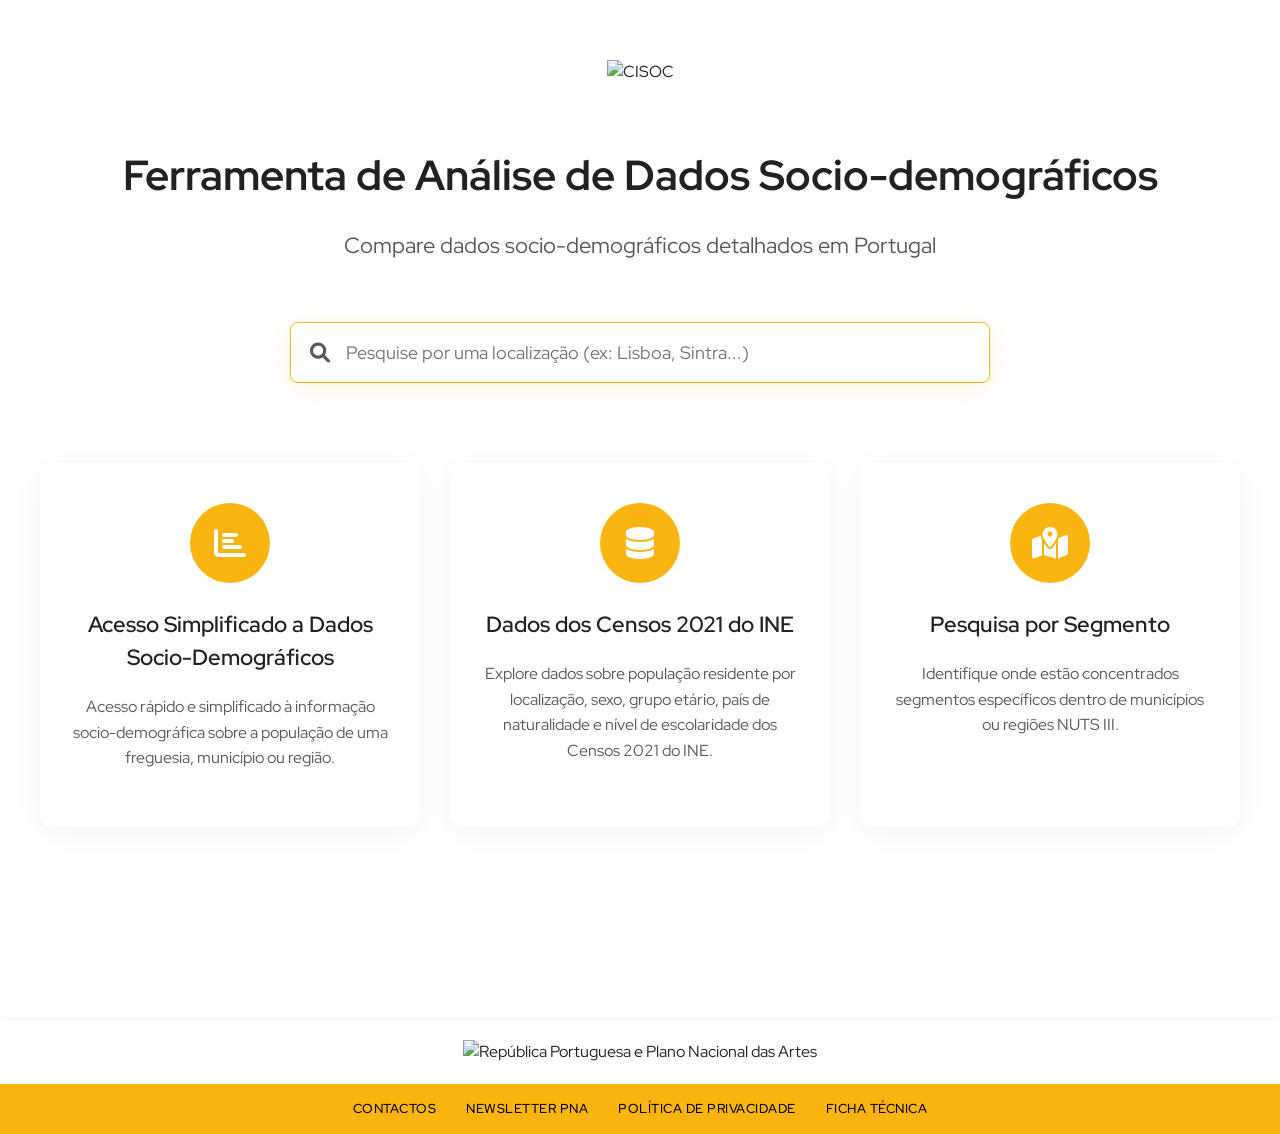
==== commit bd79637f: "change to titles" ====
--- a/frontend/index.html
+++ b/frontend/index.html
@@ -3,7 +3,7 @@
 <head>
   <meta charset="UTF-8" />
   <meta name="viewport" content="width=device-width, initial-scale=1.0" />
-  <title>CISOC - Ferramenta de Dados Demográficos</title>
+  <title>CISOC - Ferramenta de Análise de Dados Socio-demográficos</title>
   <!-- Red Hat Display font (CISOC standard font) -->
   <link href="https://fonts.googleapis.com/css2?family=Red+Hat+Display:wght@400;500;700;900&display=swap" rel="stylesheet">
   <!-- Main stylesheets -->
@@ -33,8 +33,8 @@
         <div class="cisoc-logo-container">
           <img src="https://cisoc.pna.gov.pt/wp-content/uploads/2023/11/logo-site-cisoc.png" alt="CISOC" class="cisoc-logo">
         </div>
-        <h1>Ferramenta de Dados Demográficos</h1>
-        <p class="subtitle">Explore dados demográficos detalhados em Portugal</p>
+        <h1>Ferramenta de Análise de Dados Socio-demográficos</h1>
+        <p class="subtitle">Compare dados socio-demográficos detalhados em Portugal</p>
       </div>
       
       <div class="landing-search-container">
@@ -56,8 +56,8 @@
           <div class="feature-icon">
             <i class="fas fa-chart-bar"></i>
           </div>
-          <h3>Acesso Simplificado a Dados Demográficos</h3>
-          <p>Acesso rápido e simplificado à informação demográfica sobre a população de uma freguesia, município ou região.</p>
+          <h3>Acesso Simplificado a Dados Socio-Demográficos</h3>
+          <p>Acesso rápido e simplificado à informação socio-demográfica sobre a população de uma freguesia, município ou região.</p>
         </div>
         
         <div class="feature-card">
@@ -73,7 +73,7 @@
             <i class="fas fa-map-marked-alt"></i>
           </div>
           <h3>Pesquisa por Segmento</h3>
-          <p>Identifique onde estão concentrados segmentos demográficos específicos dentro de municípios ou regiões NUTS III.</p>
+          <p>Identifique onde estão concentrados segmentos específicos dentro de municípios ou regiões NUTS III.</p>
         </div>
       </div>
     </div>
@@ -463,7 +463,7 @@
   <div class="footer-top">
     <div class="footer-container">
       <div class="footer-logo">
-        <img src="https://cisoc.pna.gov.pt/wp-content/uploads/2023/11/logos-footer.png" alt="República Portuguesa e Plano Nacional das Artes" width="300">
+        <img src="https://cisoc.pna.gov.pt/wp-content/uploads/2025/06/logos-footer.png" alt="República Portuguesa e Plano Nacional das Artes" width="300">
       </div>
     </div>
   </div>
@@ -507,4 +507,4 @@
   <script src="js/main.js"></script>
 
 </body>
-</html>+</html>
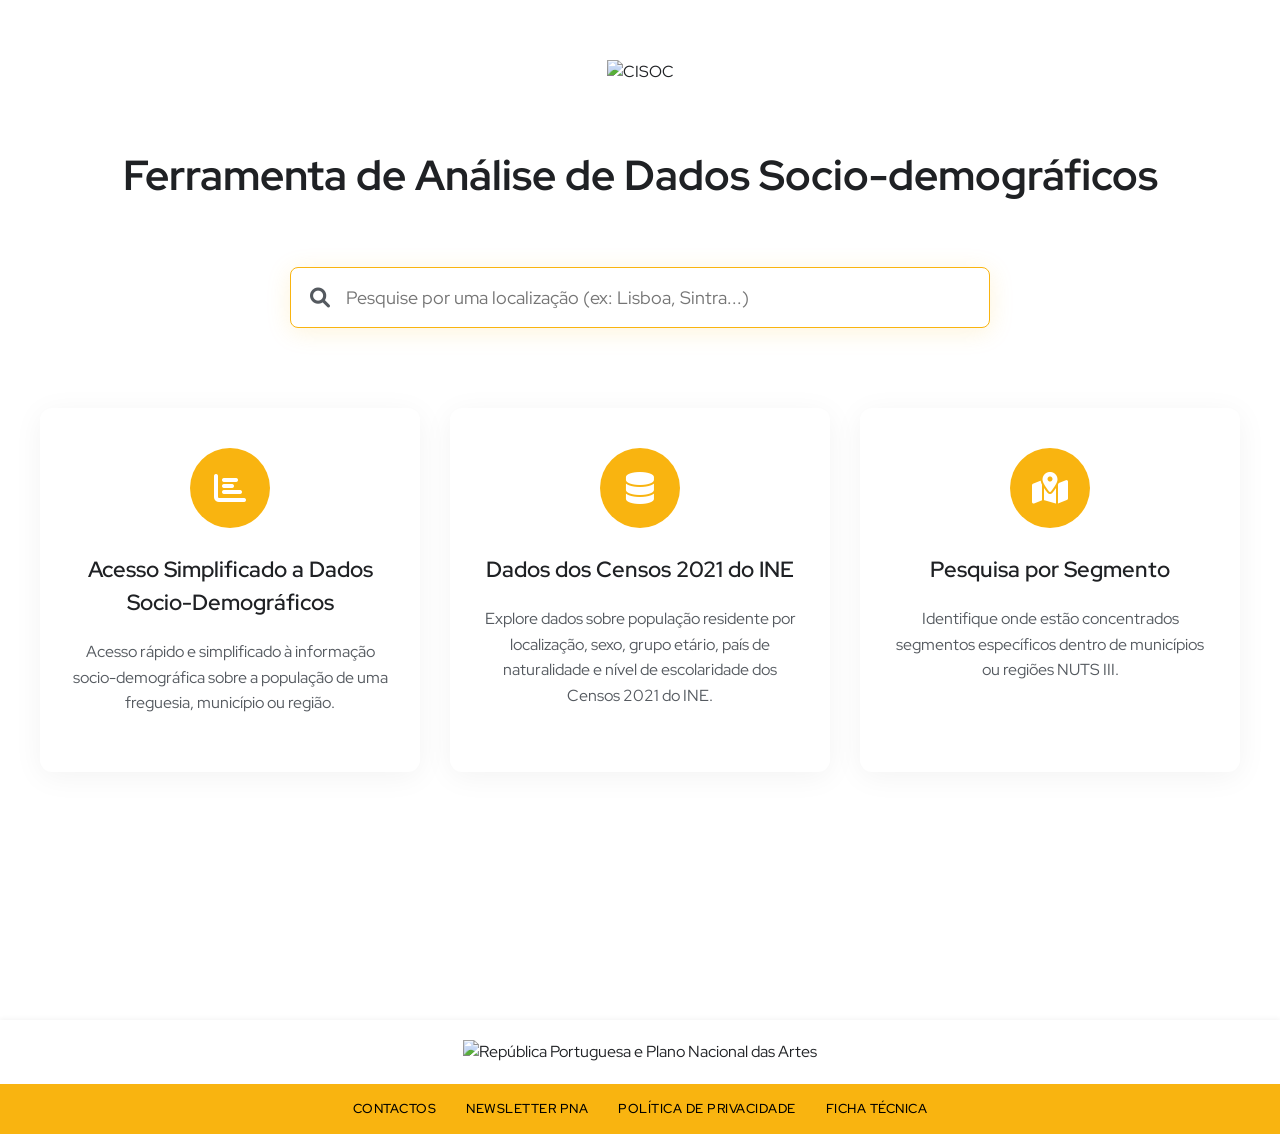
==== commit cd9cd162: "remove subtitle" ====
--- a/frontend/index.html
+++ b/frontend/index.html
@@ -34,9 +34,7 @@
           <img src="https://cisoc.pna.gov.pt/wp-content/uploads/2023/11/logo-site-cisoc.png" alt="CISOC" class="cisoc-logo">
         </div>
         <h1>Ferramenta de Análise de Dados Socio-demográficos</h1>
-        <p class="subtitle">Compare dados socio-demográficos detalhados em Portugal</p>
-      </div>
-      
+      </div>
       <div class="landing-search-container">
         <div class="search-icon">
           <i class="fas fa-search"></i>
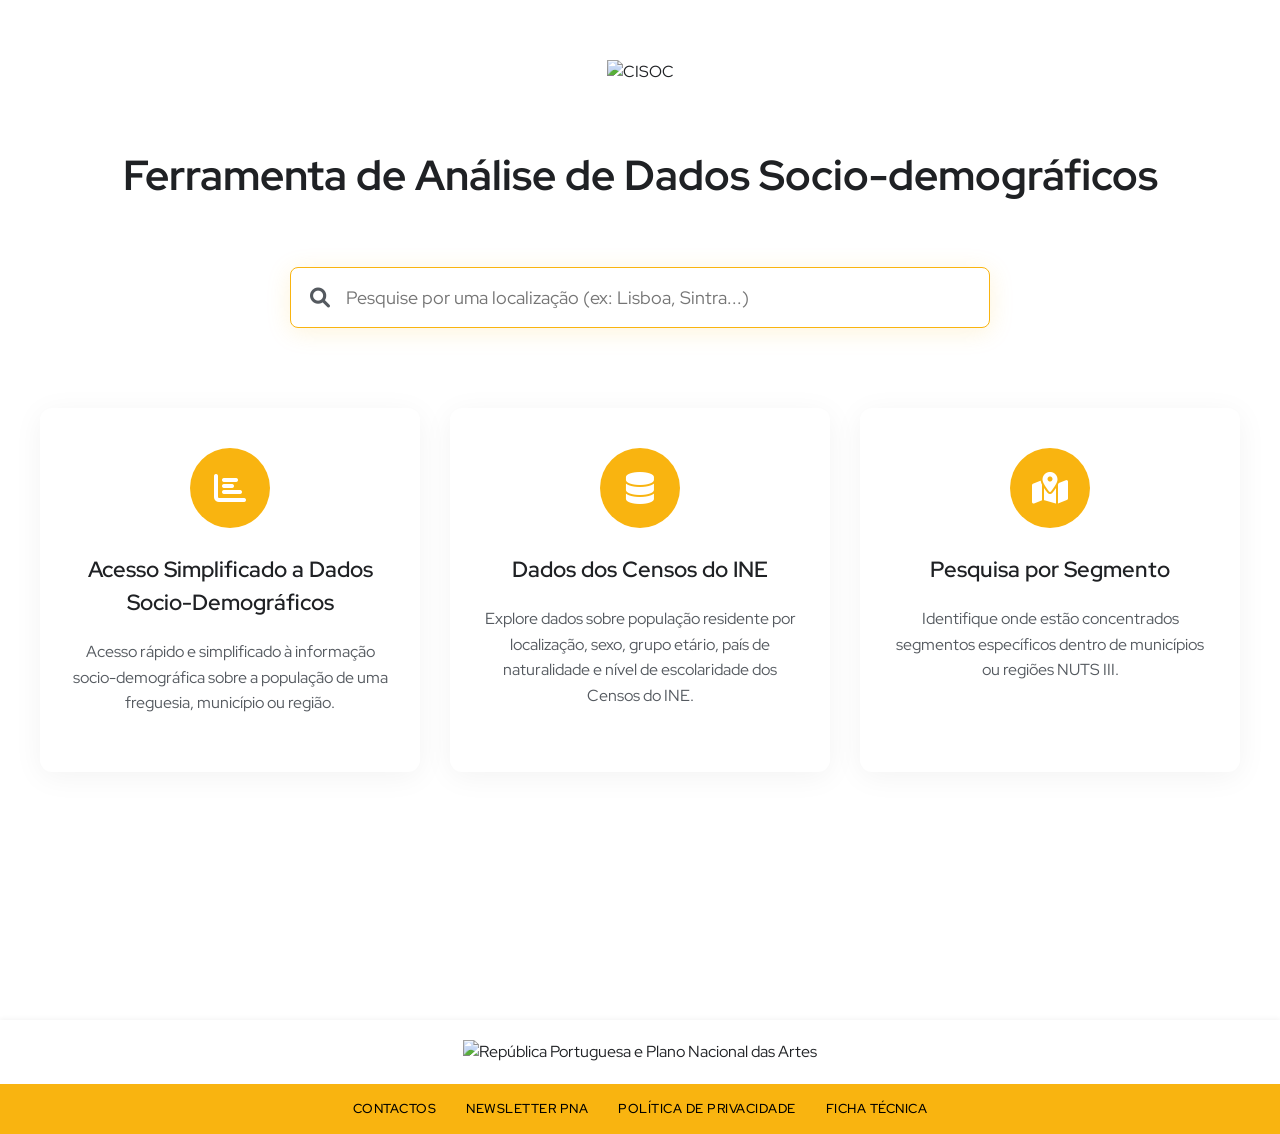
==== commit 2da6e92f: "Update census data headings and descriptions" ====
--- a/frontend/index.html
+++ b/frontend/index.html
@@ -62,8 +62,8 @@
           <div class="feature-icon">
             <i class="fas fa-database"></i>
           </div>
-          <h3>Dados dos Censos 2021 do INE</h3>
-          <p>Explore dados sobre população residente por localização, sexo, grupo etário, país de naturalidade e nível de escolaridade dos Censos 2021 do INE.</p>
+          <h3>Dados dos Censos do INE</h3>
+          <p>Explore dados sobre população residente por localização, sexo, grupo etário, país de naturalidade e nível de escolaridade dos Censos do INE.</p>
         </div>
         
         <div class="feature-card">
--- a/frontend/css/education-chart.css
+++ b/frontend/css/education-chart.css
@@ -160,4 +160,10 @@
   .chart-canvas-container {
     height: 300px;
   }
-}+}
+.chart-subtitle {
+  font-size: 0.9em;
+  color: #666;
+  margin-top: 5px;
+  font-style: italic;
+}
